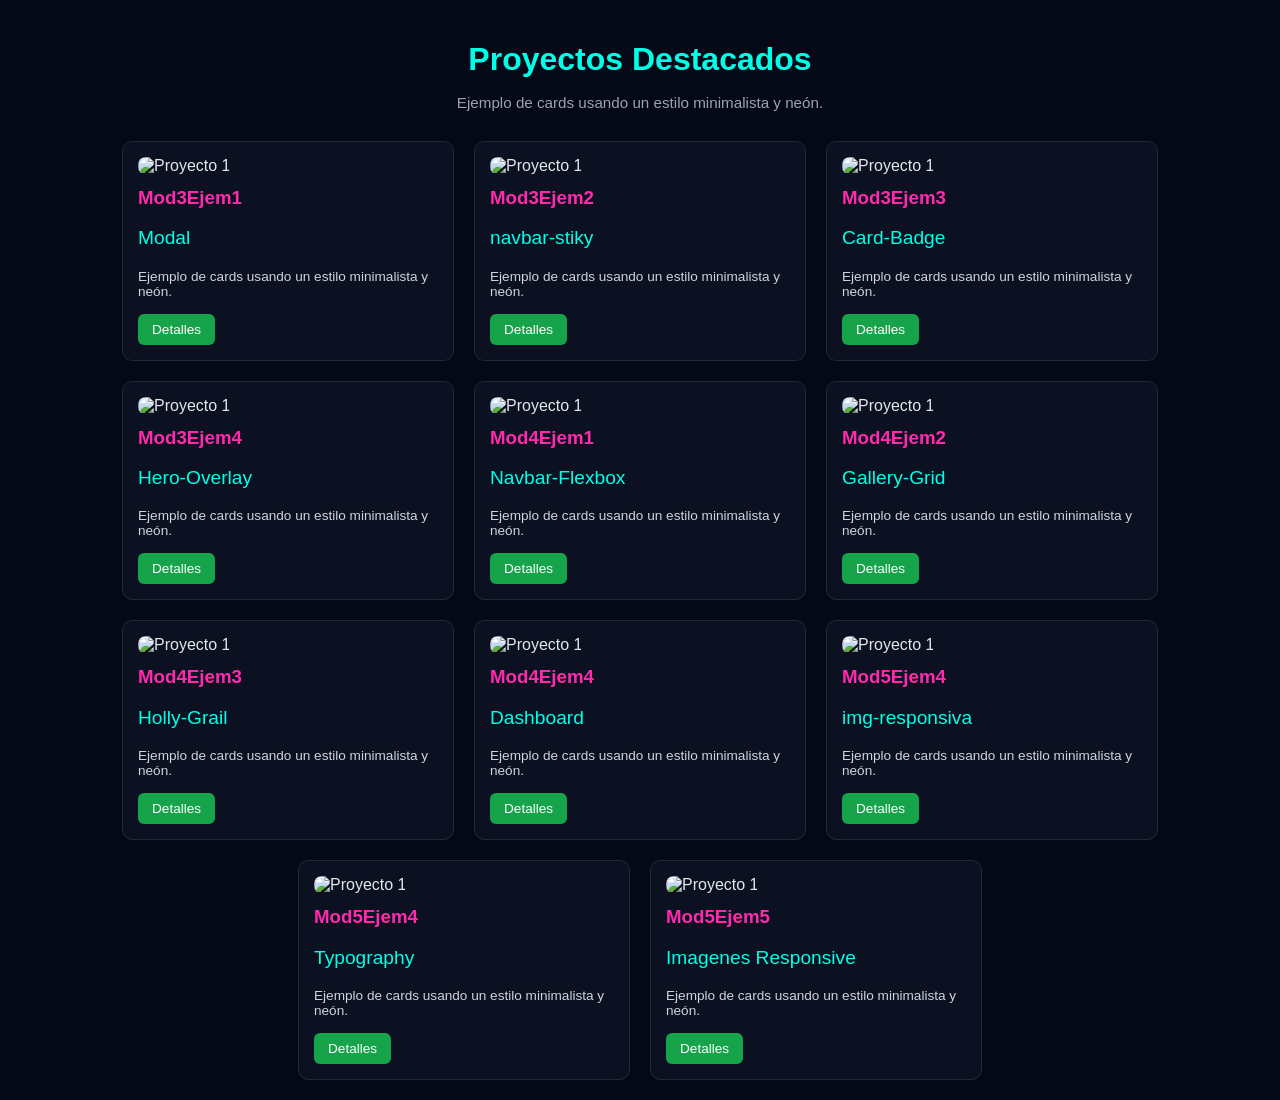
==== proyectos.html @ 32f63724 "Add files via upload" ====
<!DOCTYPE html>
<html lang="es">

<head>
    <meta charset="UTF-8">
    <meta name="viewport" content="width=device-width, initial-scale=1.0">
    <title>Proyectos</title>
    <link rel="stylesheet" href="styleproyectos.css">
</head>

<body>

    <h1 class="titulo">Proyectos Destacados</h1>
    <p class="subtitulo">Ejemplo de cards usando un estilo minimalista y neón.</p>

    <section class="cards-container">





        <article class="card">
            <div class="card-img">
                <img src="C:\Users\Gaston Cabero\Documents\diseño web II\Mod3ejem1\image.png" alt="Proyecto 1">
            </div>

            <h3>Mod3Ejem1</h3>

            <p class="precio">Modal</p>

            <p class="descripcion">
                Ejemplo de cards usando un estilo minimalista y neón.
            </p>

            <div class="card-btns">
                <a href="C:\Users\Gaston Cabero\Documents\diseño web II\Mod3ejem1\index.html"
                    class="btn verde">Detalles</a>
            </div>
        </article>






        <article class="card">
            <div class="card-img">
                <img src="C:\Users\Gaston Cabero\Documents\diseño web II\Mod3Ejem2\image.png" alt="Proyecto 1">
            </div>

            <h3>Mod3Ejem2</h3>

            <p class="precio">navbar-stiky</p>

            <p class="descripcion">
                Ejemplo de cards usando un estilo minimalista y neón.
            </p>

            <div class="card-btns">
                <a href="C:\Users\Gaston Cabero\Documents\diseño web II\Mod3Ejem2\index.html"
                    class="btn verde">Detalles</a>
            </div>
        </article>






        <article class="card">
            <div class="card-img">
                <img src="C:\Users\Gaston Cabero\Documents\diseño web II\Mod3Ejem3\image.png" alt="Proyecto 1">
            </div>

            <h3>Mod3Ejem3</h3>

            <p class="precio">Card-Badge</p>

            <p class="descripcion">
                Ejemplo de cards usando un estilo minimalista y neón.
            </p>

            <div class="card-btns">
                <a href="C:\Users\Gaston Cabero\Documents\diseño web II\Mod3Ejem3\index.html"
                    class="btn verde">Detalles</a>
            </div>
        </article>






        <article class="card">
            <div class="card-img">
                <img src="C:\Users\Gaston Cabero\Documents\diseño web II\Mod3Ejem4\image.png" alt="Proyecto 1">
            </div>

            <h3>Mod3Ejem4</h3>

            <p class="precio">Hero-Overlay</p>

            <p class="descripcion">
                Ejemplo de cards usando un estilo minimalista y neón.
            </p>

            <div class="card-btns">
                <a href="C:\Users\Gaston Cabero\Documents\diseño web II\Mod3Ejem4\index.html"
                    class="btn verde">Detalles</a>
            </div>
        </article>







        <article class="card">
            <div class="card-img">
                <img src="C:\Users\Gaston Cabero\Documents\diseño web II\Mod4Ejem1\image.png" alt="Proyecto 1">
            </div>

            <h3>Mod4Ejem1</h3>

            <p class="precio">Navbar-Flexbox</p>

            <p class="descripcion">
                Ejemplo de cards usando un estilo minimalista y neón.
            </p>

            <div class="card-btns">
                <a href="C:\Users\Gaston Cabero\Documents\diseño web II\Mod4Ejem1\index.html"
                    class="btn verde">Detalles</a>
            </div>
        </article>






        <article class="card">
            <div class="card-img">
                <img src="C:\Users\Gaston Cabero\Documents\diseño web II\Mod4Ejem2\image.png" alt="Proyecto 1">
            </div>

            <h3>Mod4Ejem2</h3>

            <p class="precio">Gallery-Grid</p>

            <p class="descripcion">
                Ejemplo de cards usando un estilo minimalista y neón.
            </p>

            <div class="card-btns">
                <a href="C:\Users\Gaston Cabero\Documents\diseño web II\Mod4Ejem2\index.html"
                    class="btn verde">Detalles</a>
            </div>
        </article>






        <article class="card">
            <div class="card-img">
                <img src="C:\Users\Gaston Cabero\Documents\diseño web II\Mod4Ejem3\image.png" alt="Proyecto 1">
            </div>

            <h3>Mod4Ejem3</h3>

            <p class="precio">Holly-Grail</p>

            <p class="descripcion">
                Ejemplo de cards usando un estilo minimalista y neón.
            </p>

            <div class="card-btns">
                <a href="C:\Users\Gaston Cabero\Documents\diseño web II\Mod4Ejem3\index.html"
                    class="btn verde">Detalles</a>
            </div>
        </article>






        <article class="card">
            <div class="card-img">
                <img src="C:\Users\Gaston Cabero\Documents\diseño web II\Mod4Ejem4\image.png" alt="Proyecto 1">
            </div>

            <h3>Mod4Ejem4</h3>

            <p class="precio">Dashboard</p>

            <p class="descripcion">
                Ejemplo de cards usando un estilo minimalista y neón.
            </p>

            <div class="card-btns">
                <a href="C:\Users\Gaston Cabero\Documents\diseño web II\Mod4Ejem4\index.html"
                    class="btn verde">Detalles</a>
            </div>
        </article>






        <article class="card">
            <div class="card-img">
                <img src="C:\Users\Gaston Cabero\Documents\diseño web II\Mod5Ejem4\image.png" alt="Proyecto 1">
            </div>

            <h3>Mod5Ejem4</h3>

            <p class="precio">img-responsiva</p>

            <p class="descripcion">
                Ejemplo de cards usando un estilo minimalista y neón.
            </p>

            <div class="card-btns">
                <a href="C:\Users\Gaston Cabero\Documents\diseño web II\Mod5Ejem4\index.html"
                    class="btn verde">Detalles</a>
            </div>
        </article>






        <article class="card">
            <div class="card-img">
                <img src="C:\Users\Gaston Cabero\Documents\diseño web II\Mod5Ejem4-2\image.png" alt="Proyecto 1">
            </div>

            <h3>Mod5Ejem4</h3>

            <p class="precio">Typography</p>

            <p class="descripcion">
                Ejemplo de cards usando un estilo minimalista y neón.
            </p>

            <div class="card-btns">
                <a href="C:\Users\Gaston Cabero\Documents\diseño web II\Mod5Ejem4-2\index.html"
                    class="btn verde">Detalles</a>
            </div>
        </article>






        <article class="card">
            <div class="card-img">
                <img src="C:\Users\Gaston Cabero\Documents\diseño web II\Mod5Ejem5\image.png" alt="Proyecto 1">
            </div>

            <h3>Mod5Ejem5</h3>

            <p class="precio">Imagenes Responsive</p>

            <p class="descripcion">
                Ejemplo de cards usando un estilo minimalista y neón.
            </p>

            <div class="card-btns">
                <a href="C:\Users\Gaston Cabero\Documents\diseño web II\Mod5Ejem5\index.html"
                    class="btn verde">Detalles</a>
            </div>
        </article>






    </section>

</body>

</html>
---- styleproyectos.css ----
body {
    margin: 0;
    padding: 20px;
    background-color: #050816;
    font-family: Arial, Helvetica, sans-serif;
    color: #e5e7eb;
}

.titulo {
    text-align: center;
    color: #00ffe7;
    font-size: 2rem;
    margin-bottom: 5px;
}

.subtitulo {
    text-align: center;
    font-size: 0.95rem;
    color: #9ca3af;
    margin-bottom: 30px;
}

.cards-container {
    display: flex;
    gap: 20px;
    justify-content: center;
    flex-wrap: wrap;
}

.card {
    background-color: #0b1120;
    border: 1px solid #1f2937;
    border-radius: 10px;
    width: 300px;
    padding: 15px;
    transition: 0.3s;
}

.card:hover {
    transform: translateY(-5px);
    border-color: #00ffe7;
    box-shadow: 0 0 12px #00ffe7;
}

.card-img img {
    width: 100%;
    height: 180px;
    object-fit: cover;
    border-radius: 8px;
}

h3 {
    margin-top: 12px;
    color: #ff2aac;
}

.precio {
    margin-top: 8px;
    font-size: 1.2rem;
    color: #00ffe7;
}

.precio-tachado {
    color: #6b7280;
    text-decoration: line-through;
    margin-left: 8px;
}

.descripcion {
    font-size: 0.85rem;
    color: #cbd5e1;
    margin: 10px 0 15px 0;
}

.card-btns {
    display: flex;
    justify-content: space-between;
}

.btn {
    padding: 8px 14px;
    text-decoration: none;
    border-radius: 6px;
    font-size: 0.85rem;
    color: white;
    transition: 0.2s;
}

.btn.rojo {
    background-color: #cc2936;
}

.btn.rojo:hover {
    background-color: #ff4455;
}

.btn.verde {
    background-color: #16a34a;
}

.btn.verde:hover {
    background-color: #22c55e;
}
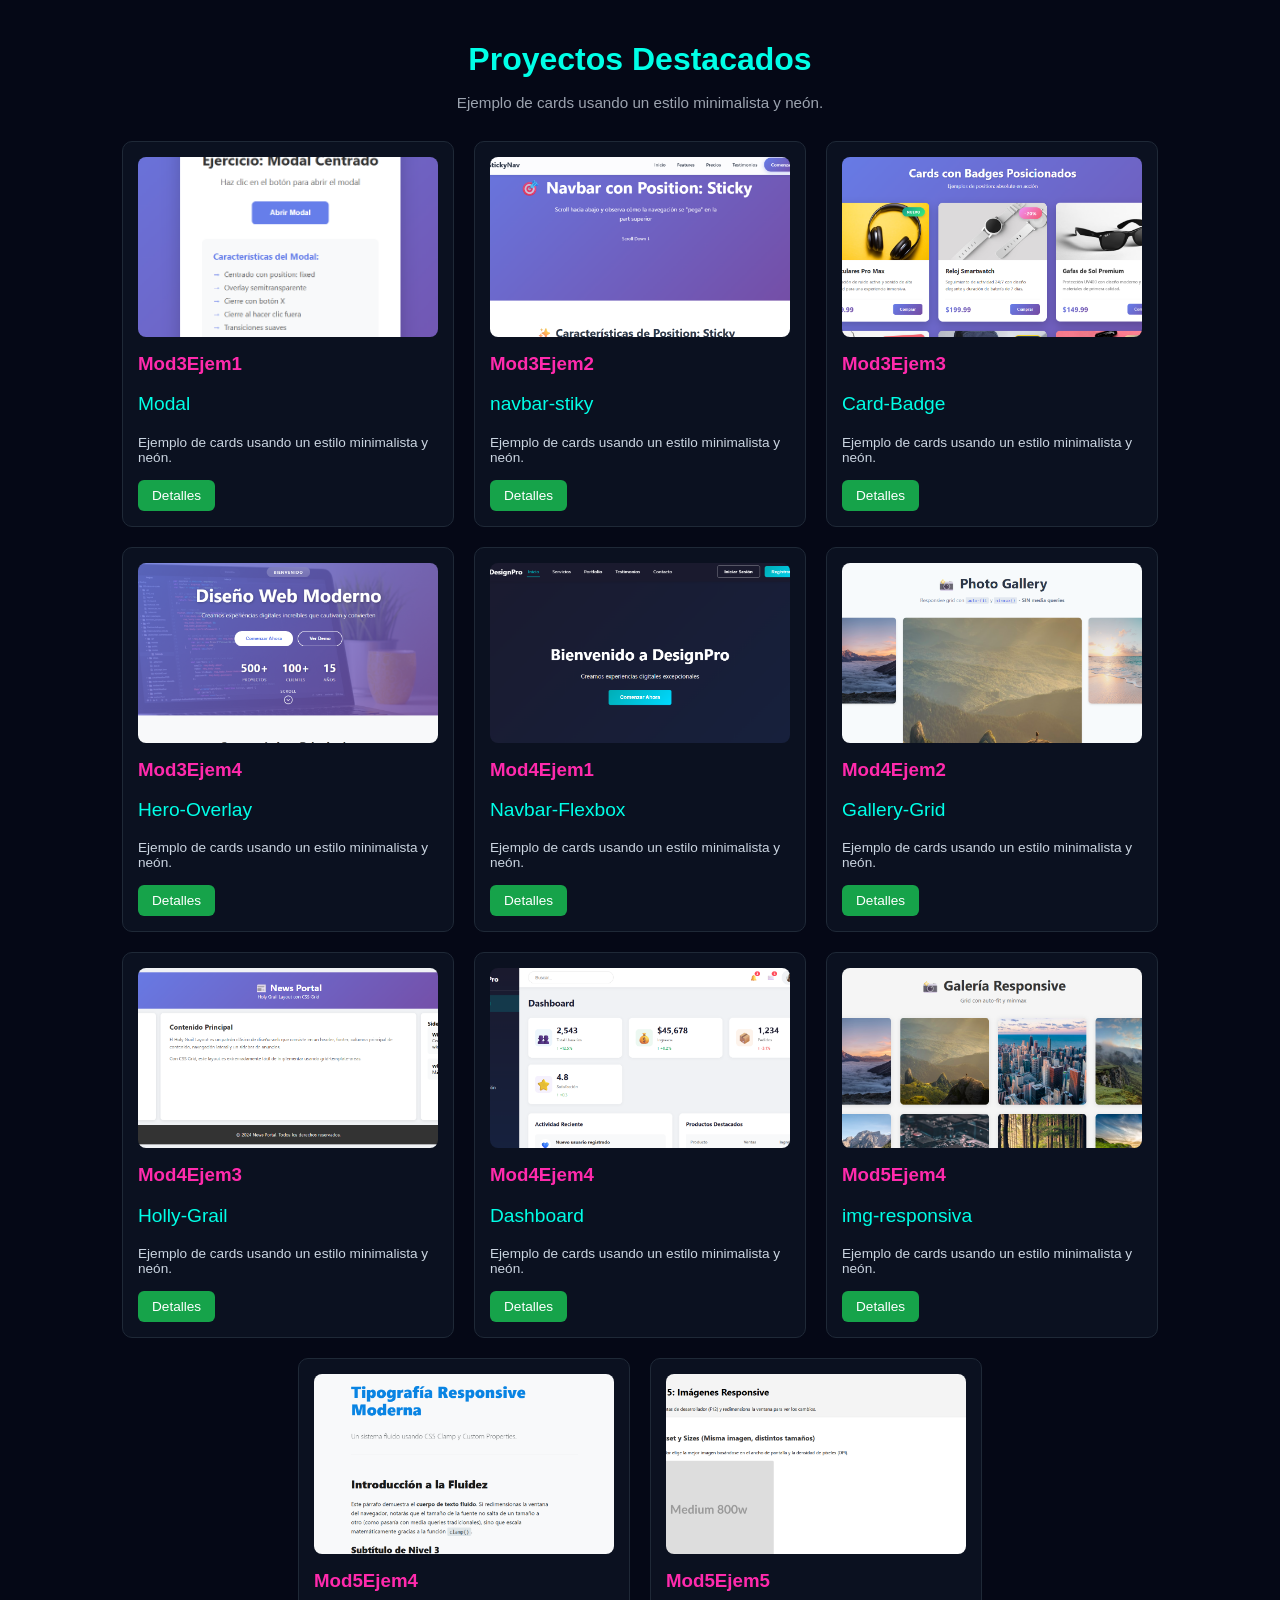
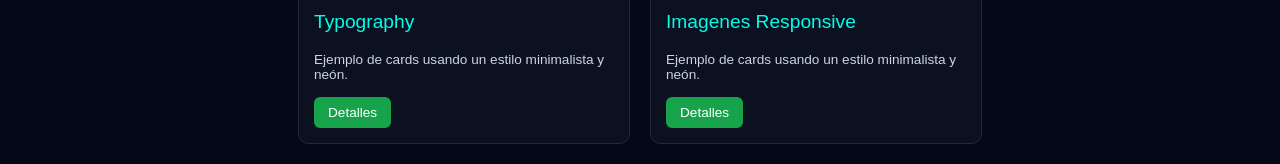
==== commit 6283f271: "Update proyectos.html" ====
--- a/proyectos.html
+++ b/proyectos.html
@@ -21,7 +21,7 @@
 
         <article class="card">
             <div class="card-img">
-                <img src="C:\Users\Gaston Cabero\Documents\diseño web II\Mod3ejem1\image.png" alt="Proyecto 1">
+                <img src="Mod3ejem1\image.png" alt="Proyecto 1">
             </div>
 
             <h3>Mod3Ejem1</h3>
@@ -33,19 +33,19 @@
             </p>
 
             <div class="card-btns">
-                <a href="C:\Users\Gaston Cabero\Documents\diseño web II\Mod3ejem1\index.html"
-                    class="btn verde">Detalles</a>
-            </div>
-        </article>
-
-
-
-
-
-
-        <article class="card">
-            <div class="card-img">
-                <img src="C:\Users\Gaston Cabero\Documents\diseño web II\Mod3Ejem2\image.png" alt="Proyecto 1">
+                <a href="Mod3ejem1\index.html"
+                    class="btn verde">Detalles</a>
+            </div>
+        </article>
+
+
+
+
+
+
+        <article class="card">
+            <div class="card-img">
+                <img src="Mod3Ejem2\image.png" alt="Proyecto 1">
             </div>
 
             <h3>Mod3Ejem2</h3>
@@ -57,19 +57,19 @@
             </p>
 
             <div class="card-btns">
-                <a href="C:\Users\Gaston Cabero\Documents\diseño web II\Mod3Ejem2\index.html"
-                    class="btn verde">Detalles</a>
-            </div>
-        </article>
-
-
-
-
-
-
-        <article class="card">
-            <div class="card-img">
-                <img src="C:\Users\Gaston Cabero\Documents\diseño web II\Mod3Ejem3\image.png" alt="Proyecto 1">
+                <a href="Mod3Ejem2\index.html"
+                    class="btn verde">Detalles</a>
+            </div>
+        </article>
+
+
+
+
+
+
+        <article class="card">
+            <div class="card-img">
+                <img src="Mod3Ejem3\image.png" alt="Proyecto 1">
             </div>
 
             <h3>Mod3Ejem3</h3>
@@ -81,19 +81,19 @@
             </p>
 
             <div class="card-btns">
-                <a href="C:\Users\Gaston Cabero\Documents\diseño web II\Mod3Ejem3\index.html"
-                    class="btn verde">Detalles</a>
-            </div>
-        </article>
-
-
-
-
-
-
-        <article class="card">
-            <div class="card-img">
-                <img src="C:\Users\Gaston Cabero\Documents\diseño web II\Mod3Ejem4\image.png" alt="Proyecto 1">
+                <a href="Mod3Ejem3\index.html"
+                    class="btn verde">Detalles</a>
+            </div>
+        </article>
+
+
+
+
+
+
+        <article class="card">
+            <div class="card-img">
+                <img src="Mod3Ejem4\image.png" alt="Proyecto 1">
             </div>
 
             <h3>Mod3Ejem4</h3>
@@ -105,20 +105,20 @@
             </p>
 
             <div class="card-btns">
-                <a href="C:\Users\Gaston Cabero\Documents\diseño web II\Mod3Ejem4\index.html"
-                    class="btn verde">Detalles</a>
-            </div>
-        </article>
-
-
-
-
-
-
-
-        <article class="card">
-            <div class="card-img">
-                <img src="C:\Users\Gaston Cabero\Documents\diseño web II\Mod4Ejem1\image.png" alt="Proyecto 1">
+                <a href="Mod3Ejem4\index.html"
+                    class="btn verde">Detalles</a>
+            </div>
+        </article>
+
+
+
+
+
+
+
+        <article class="card">
+            <div class="card-img">
+                <img src="Mod4Ejem1\image.png" alt="Proyecto 1">
             </div>
 
             <h3>Mod4Ejem1</h3>
@@ -130,19 +130,19 @@
             </p>
 
             <div class="card-btns">
-                <a href="C:\Users\Gaston Cabero\Documents\diseño web II\Mod4Ejem1\index.html"
-                    class="btn verde">Detalles</a>
-            </div>
-        </article>
-
-
-
-
-
-
-        <article class="card">
-            <div class="card-img">
-                <img src="C:\Users\Gaston Cabero\Documents\diseño web II\Mod4Ejem2\image.png" alt="Proyecto 1">
+                <a href="Mod4Ejem1\index.html"
+                    class="btn verde">Detalles</a>
+            </div>
+        </article>
+
+
+
+
+
+
+        <article class="card">
+            <div class="card-img">
+                <img src="Mod4Ejem2\image.png" alt="Proyecto 1">
             </div>
 
             <h3>Mod4Ejem2</h3>
@@ -154,19 +154,19 @@
             </p>
 
             <div class="card-btns">
-                <a href="C:\Users\Gaston Cabero\Documents\diseño web II\Mod4Ejem2\index.html"
-                    class="btn verde">Detalles</a>
-            </div>
-        </article>
-
-
-
-
-
-
-        <article class="card">
-            <div class="card-img">
-                <img src="C:\Users\Gaston Cabero\Documents\diseño web II\Mod4Ejem3\image.png" alt="Proyecto 1">
+                <a href="Mod4Ejem2\index.html"
+                    class="btn verde">Detalles</a>
+            </div>
+        </article>
+
+
+
+
+
+
+        <article class="card">
+            <div class="card-img">
+                <img src="Mod4Ejem3\image.png" alt="Proyecto 1">
             </div>
 
             <h3>Mod4Ejem3</h3>
@@ -178,19 +178,19 @@
             </p>
 
             <div class="card-btns">
-                <a href="C:\Users\Gaston Cabero\Documents\diseño web II\Mod4Ejem3\index.html"
-                    class="btn verde">Detalles</a>
-            </div>
-        </article>
-
-
-
-
-
-
-        <article class="card">
-            <div class="card-img">
-                <img src="C:\Users\Gaston Cabero\Documents\diseño web II\Mod4Ejem4\image.png" alt="Proyecto 1">
+                <a href="Mod4Ejem3\index.html"
+                    class="btn verde">Detalles</a>
+            </div>
+        </article>
+
+
+
+
+
+
+        <article class="card">
+            <div class="card-img">
+                <img src="Mod4Ejem4\image.png" alt="Proyecto 1">
             </div>
 
             <h3>Mod4Ejem4</h3>
@@ -202,19 +202,19 @@
             </p>
 
             <div class="card-btns">
-                <a href="C:\Users\Gaston Cabero\Documents\diseño web II\Mod4Ejem4\index.html"
-                    class="btn verde">Detalles</a>
-            </div>
-        </article>
-
-
-
-
-
-
-        <article class="card">
-            <div class="card-img">
-                <img src="C:\Users\Gaston Cabero\Documents\diseño web II\Mod5Ejem4\image.png" alt="Proyecto 1">
+                <a href="Mod4Ejem4\index.html"
+                    class="btn verde">Detalles</a>
+            </div>
+        </article>
+
+
+
+
+
+
+        <article class="card">
+            <div class="card-img">
+                <img src="Mod5Ejem4\image.png" alt="Proyecto 1">
             </div>
 
             <h3>Mod5Ejem4</h3>
@@ -226,19 +226,19 @@
             </p>
 
             <div class="card-btns">
-                <a href="C:\Users\Gaston Cabero\Documents\diseño web II\Mod5Ejem4\index.html"
-                    class="btn verde">Detalles</a>
-            </div>
-        </article>
-
-
-
-
-
-
-        <article class="card">
-            <div class="card-img">
-                <img src="C:\Users\Gaston Cabero\Documents\diseño web II\Mod5Ejem4-2\image.png" alt="Proyecto 1">
+                <a href="Mod5Ejem4\index.html"
+                    class="btn verde">Detalles</a>
+            </div>
+        </article>
+
+
+
+
+
+
+        <article class="card">
+            <div class="card-img">
+                <img src="Mod5Ejem4-2\image.png" alt="Proyecto 1">
             </div>
 
             <h3>Mod5Ejem4</h3>
@@ -250,19 +250,19 @@
             </p>
 
             <div class="card-btns">
-                <a href="C:\Users\Gaston Cabero\Documents\diseño web II\Mod5Ejem4-2\index.html"
-                    class="btn verde">Detalles</a>
-            </div>
-        </article>
-
-
-
-
-
-
-        <article class="card">
-            <div class="card-img">
-                <img src="C:\Users\Gaston Cabero\Documents\diseño web II\Mod5Ejem5\image.png" alt="Proyecto 1">
+                <a href="Mod5Ejem4-2\index.html"
+                    class="btn verde">Detalles</a>
+            </div>
+        </article>
+
+
+
+
+
+
+        <article class="card">
+            <div class="card-img">
+                <img src="Mod5Ejem5\image.png" alt="Proyecto 1">
             </div>
 
             <h3>Mod5Ejem5</h3>
@@ -274,7 +274,7 @@
             </p>
 
             <div class="card-btns">
-                <a href="C:\Users\Gaston Cabero\Documents\diseño web II\Mod5Ejem5\index.html"
+                <a href="Mod5Ejem5\index.html"
                     class="btn verde">Detalles</a>
             </div>
         </article>
@@ -288,4 +288,5 @@
 
 </body>
 
-</html>+
+</html>
